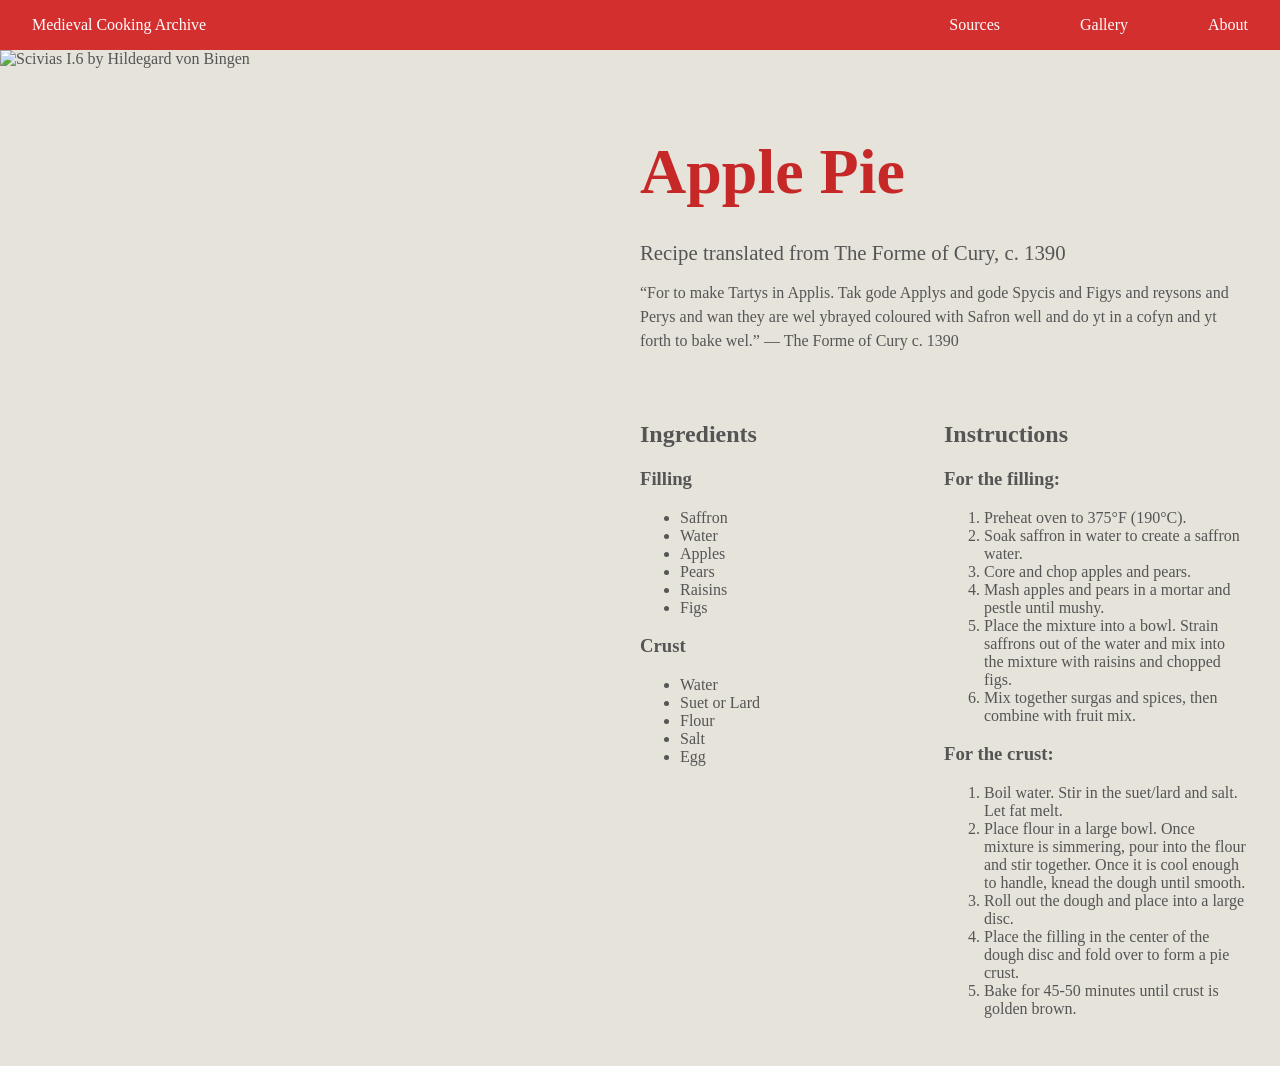
==== index.html @ 93f31139 "Fresh clean commit" ====
<!DOCTYPE html>
<html lang="en">

<head>
  <meta charset="UTF-8">
  <title>Medieval Cooking Archive</title>
  <link rel="stylesheet" href="style.css">
</head>

<body>
        <!-- Global component of website: Header -->
    <!-- <nav> is navigation menu and links to other files of website -->
    <!-- current href html files aren't created yet, links don't work -->
    <header class="header-title">
        <div>Medieval Cooking Archive</div>
        <nav> 
          <ul>
            <li><a href="sources.html">Sources</a></li>
            <li><a href="gallery.html">Gallery</a></li>
            <li><a href="about.html">About</a></li>
        </ul>
        </nav>
    </header>
    <main>

        <section class="recipe-card">
        <!-- Repeatable component #1: Title card -->

            <div class="recipe-image">
                <img src="SciviasI_Cropped.png" alt="Scivias I.6 by Hildegard von Bingen">
            </div>

            <div class="recipe-content">
                <h1>Apple Pie</h1>
                <p class="source">Recipe translated from The Forme of Cury, c. 1390</p>

                <p class="original-text">“For to make Tartys in Applis.
                    Tak gode Applys and gode Spycis and Figys and reysons and Perys and 
                    wan they are wel ybrayed coloured with Safron well and do yt in a 
                    cofyn and yt forth to bake wel.” — The Forme of Cury c. 1390
                </p>

                <!-- Repeatable component #2: Recipe content -->
                <div class="recipe-details">
                <section class="ingredients">
                    <h2>Ingredients</h2>
                    <h3>Filling</h3>
                    <ul>
                        <li>Saffron</li>
                        <li>Water</li>
                        <li>Apples</li>
                        <li>Pears</li>
                        <li>Raisins</li>
                        <li>Figs</li>
                    </ul>
                    <h3>Crust</h3>
                    <ul>
                        <li>Water</li>
                        <li>Suet or Lard</li>
                        <li>Flour</li>
                        <li>Salt</li>
                        <li>Egg</li>
                    </ul>
                </section>

                <section class="instructions">
                    <h2>Instructions</h2>
                    <h3>For the filling: </h3>
                    <ol>
                        <li> Preheat oven to 375°F (190°C).</li>
                        <li> Soak saffron in water to create a saffron water.</li>
                        <li> Core and chop apples and pears.</li>
                        <li> Mash apples and pears in a mortar and pestle until mushy.</li>
                        <li> Place the mixture into a bowl. Strain saffrons out of the water and mix into the mixture with raisins and chopped figs.</li>
                        <li> Mix together surgas and spices, then combine with fruit mix.</li>
                    </ol>
                    <h3>For the crust: </h3>
                    <ol>
                        <li> Boil water. Stir in the suet/lard and salt. Let fat melt.</li>
                        <li> Place flour in a large bowl. Once mixture is simmering, pour into the flour and stir together. Once it is cool enough to handle, knead the dough until smooth.</li>
                        <li> Roll out the dough and place into a large disc.</li>
                        <li> Place the filling in the center of the dough disc and fold over to form a pie crust.</li>
                        <li> Bake for 45-50 minutes until crust is golden brown.</li>
                    </ol>
                </section> 
                </div>
            </div>
        </section>
    </main>
</body>
</html>
---- style.css ----
body {
  margin: 0;
  font-family: Georgia, serif;
  background-color: #e6e3da;
  color: #555;
}

/* HEADER */
.header-title {
  background-color: #d32f2f;
  color: white;
  padding: 1em 2em;
  display: flex;
  justify-content: space-between;
  align-items: center;
}

/* Header: Sources, Gallery, About */
nav ul {
  list-style: none;
  display: flex;
  gap: 5rem;
  margin: 0;
  padding: 0;
}

nav a {
  text-decoration: none;
  color: rgb(255, 251, 251);
}

.recipe-card {
    display: flex;
    align-items: flex-start;  
}

/* keeps image and layout w/ text side-by-side but, still as user scrolls */
.recipe-image {
    width: 50%;
    position: sticky;
    top: 0;
    height: 100vh;
}

.recipe-image img {
    width: 100%;
    height: 100vh;
    object-fit: cover;          
}

.recipe-content{
    width: 50%;
    padding: 2em;
}

/* Recipe title */
.recipe-content h1 {
    font-size: 4em;
    color: #c62828;      
    margin-bottom: 0.5em;
}

/* Recipe origins */
.source {
    font-size: 1.3em;
    color: #555;
    margin-bottom: 0.5em;
}

/* Recipe original text */
.original-text {
    font-size: 1em;
    line-height: 1.5;
    color: #555;
}

.recipe-details {
    display: flex;
  padding-top: 2em;
}

.ingredients {
  flex: 1;
}

.instructions {
    flex: 1;
}
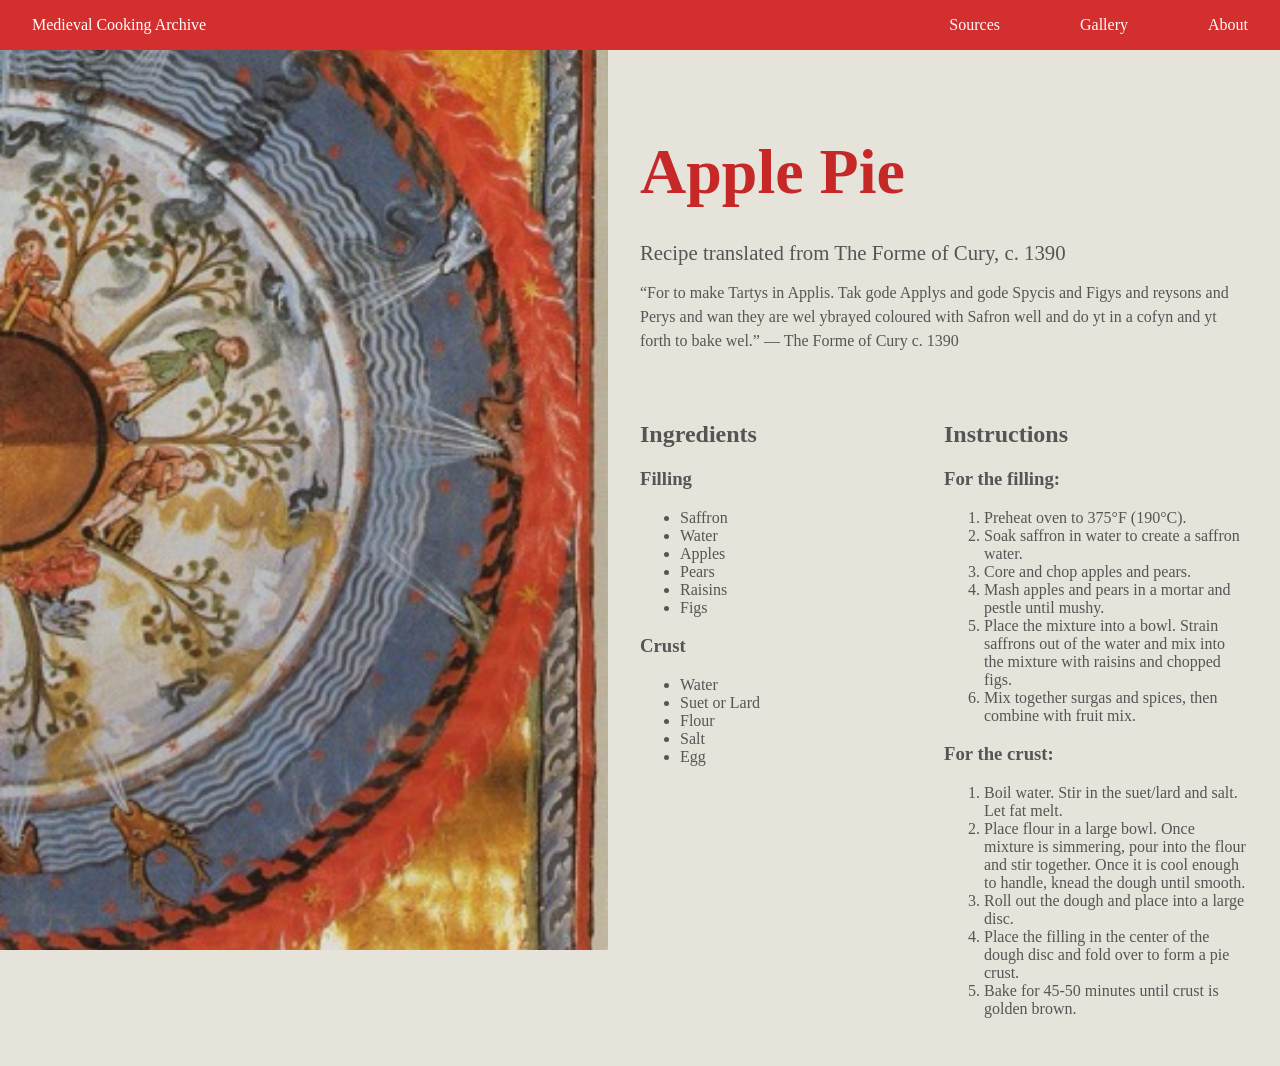
==== commit 0fa40673: "Updated HTML file with new changes" ====
--- a/index.html
+++ b/index.html
@@ -27,7 +27,7 @@
         <!-- Repeatable component #1: Title card -->
 
             <div class="recipe-image">
-                <img src="SciviasI_Cropped.png" alt="Scivias I.6 by Hildegard von Bingen">
+                <img src="SciviasI_Cropped.jpeg" alt="Scivias I.6 by Hildegard von Bingen">
             </div>
 
             <div class="recipe-content">
